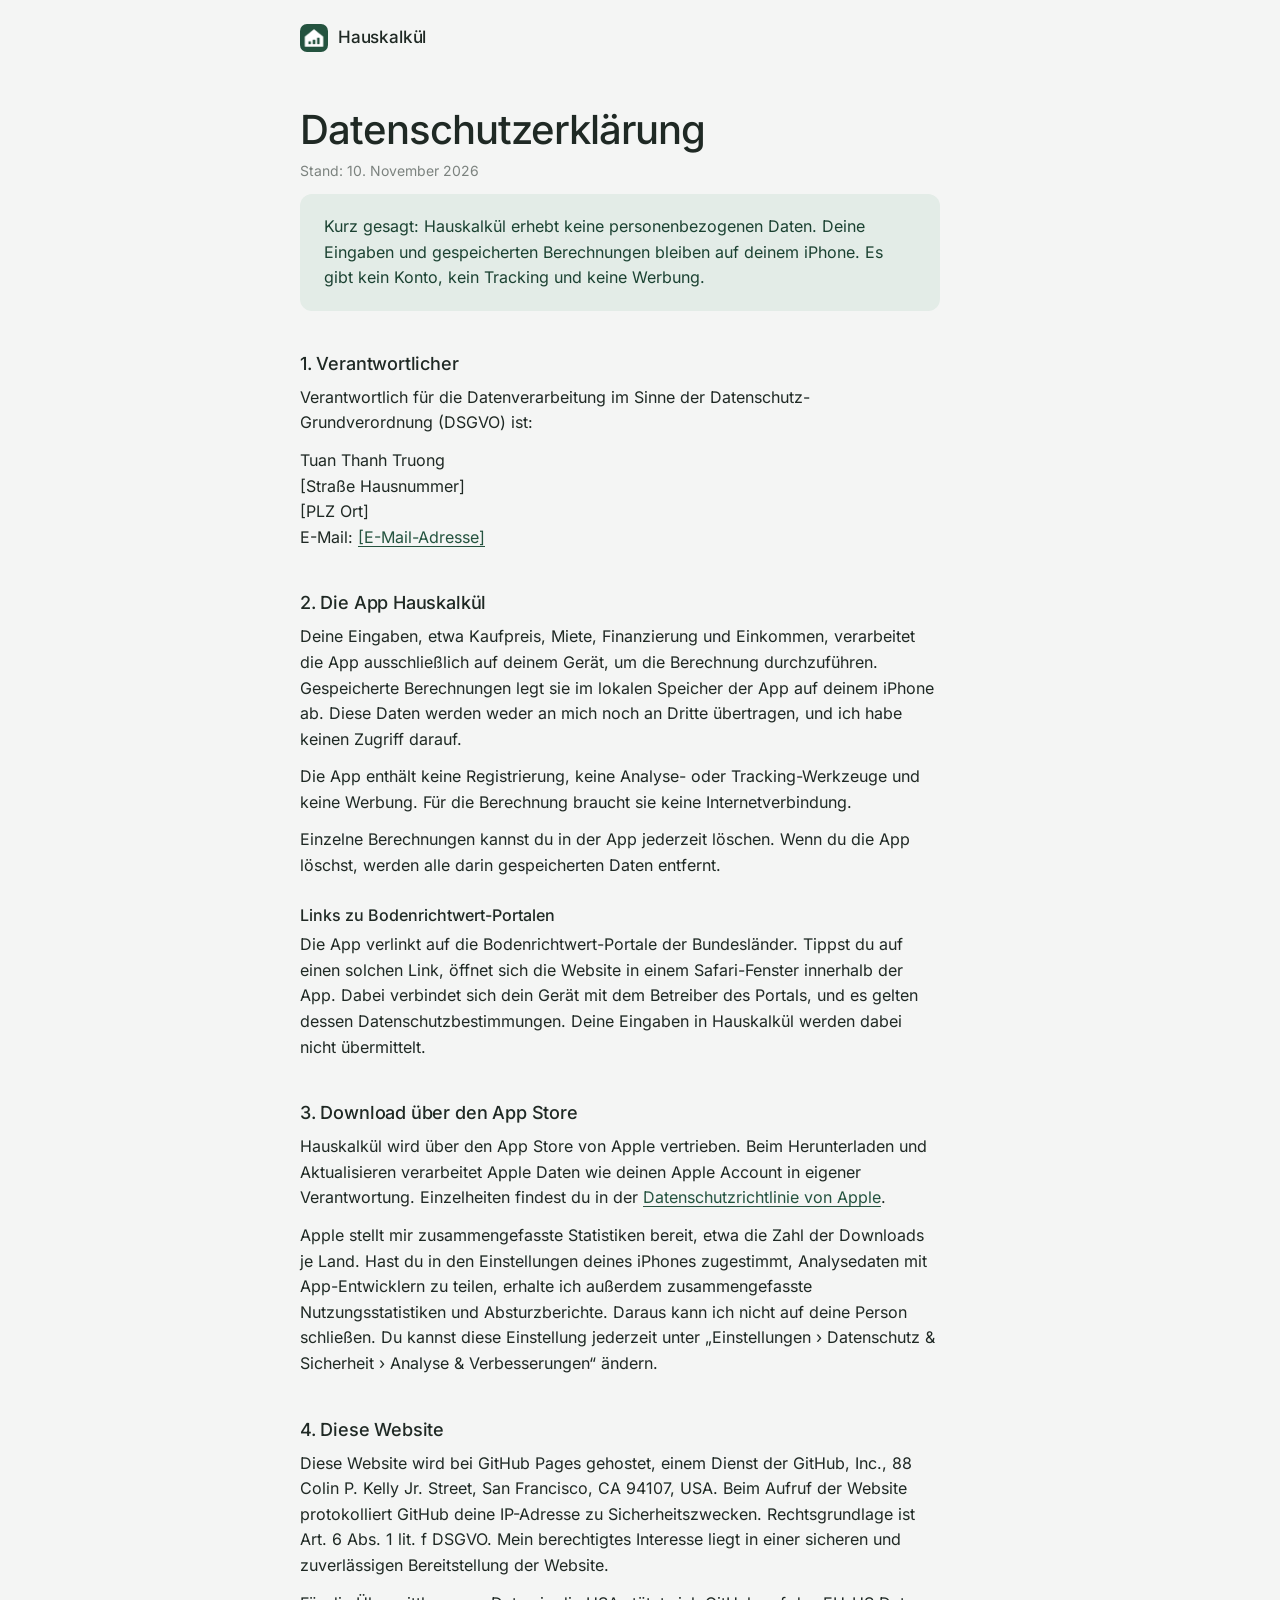
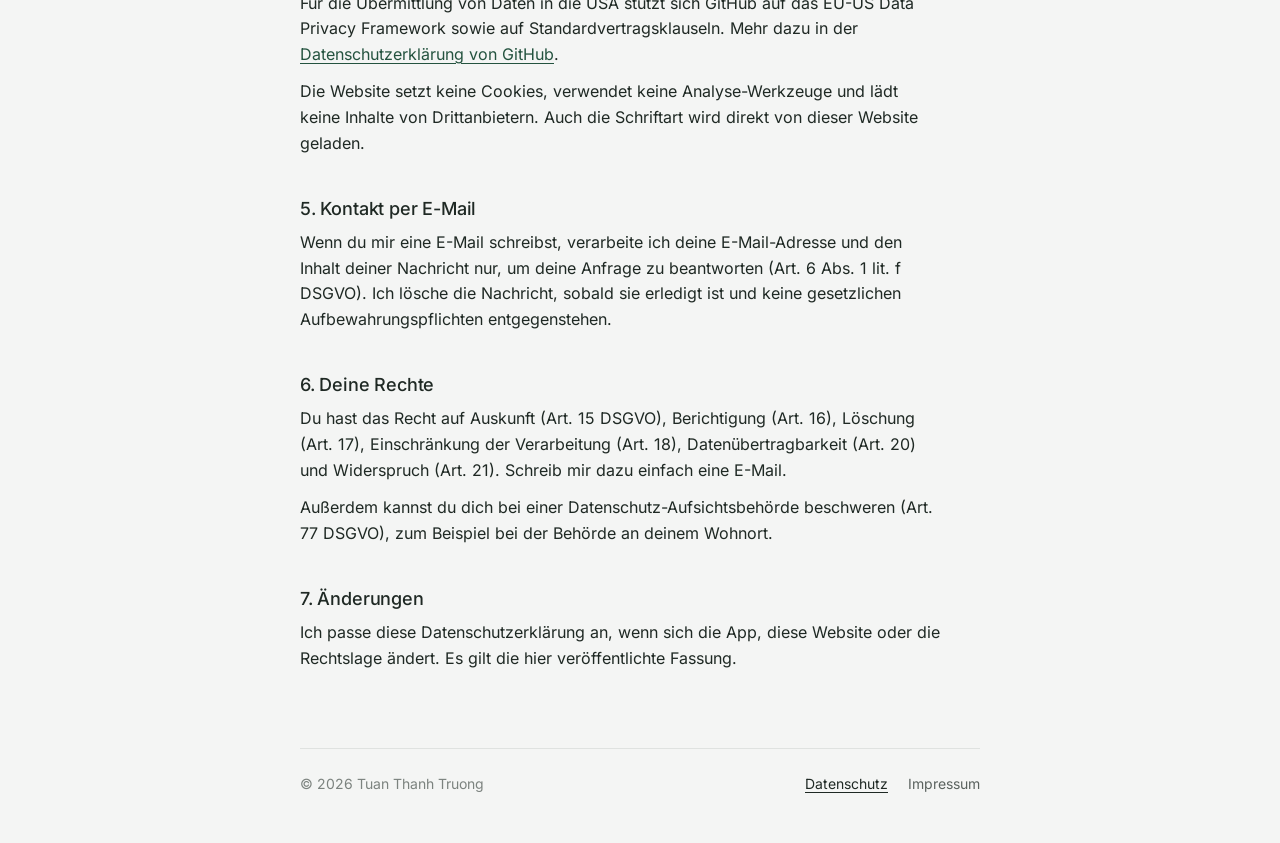
==== datenschutz/index.html @ fa242a58 "Add Hauskalkül website with help, privacy policy and imprint" ====
<!doctype html>
<html lang="de">
<head>
  <meta charset="utf-8">
  <meta name="viewport" content="width=device-width, initial-scale=1">
  <title>Datenschutz – Hauskalkül</title>
  <meta name="description" content="Datenschutzerklärung für die App Hauskalkül und diese Website.">
  <meta name="theme-color" content="#f4f5f4">
  <link rel="icon" href="../assets/icon.png">
  <link rel="apple-touch-icon" href="../assets/icon.png">
  <link rel="stylesheet" href="../assets/style.css">
</head>
<body>
  <div class="wrap">
    <header class="top">
      <a class="brand" href="../"><img src="../assets/icon.png" alt="" width="28" height="28"><span>Hauskalkül</span></a>
    </header>

    <main class="legal">
      <h1>Datenschutzerklärung</h1>
      <p class="meta">Stand: 10. November 2026</p>

      <div class="summary">
        <p>Kurz gesagt: Hauskalkül erhebt keine personenbezogenen Daten. Deine Eingaben und gespeicherten Berechnungen bleiben auf deinem iPhone. Es gibt kein Konto, kein Tracking und keine Werbung.</p>
      </div>

      <h2>1. Verantwortlicher</h2>
      <p>Verantwortlich für die Datenverarbeitung im Sinne der Datenschutz-Grundverordnung (DSGVO) ist:</p>
      <address>
        Tuan Thanh Truong<br>
        [Straße Hausnummer]<br>
        [PLZ Ort]<br>
        E-Mail: <a href="mailto:[E-Mail-Adresse]">[E-Mail-Adresse]</a>
      </address>

      <h2>2. Die App Hauskalkül</h2>
      <p>Deine Eingaben, etwa Kaufpreis, Miete, Finanzierung und Einkommen, verarbeitet die App ausschließlich auf deinem Gerät, um die Berechnung durchzuführen. Gespeicherte Berechnungen legt sie im lokalen Speicher der App auf deinem iPhone ab. Diese Daten werden weder an mich noch an Dritte übertragen, und ich habe keinen Zugriff darauf.</p>
      <p>Die App enthält keine Registrierung, keine Analyse- oder Tracking-Werkzeuge und keine Werbung. Für die Berechnung braucht sie keine Internetverbindung.</p>
      <p>Einzelne Berechnungen kannst du in der App jederzeit löschen. Wenn du die App löschst, werden alle darin gespeicherten Daten entfernt.</p>

      <h3>Links zu Bodenrichtwert-Portalen</h3>
      <p>Die App verlinkt auf die Bodenrichtwert-Portale der Bundesländer. Tippst du auf einen solchen Link, öffnet sich die Website in einem Safari-Fenster innerhalb der App. Dabei verbindet sich dein Gerät mit dem Betreiber des Portals, und es gelten dessen Datenschutzbestimmungen. Deine Eingaben in Hauskalkül werden dabei nicht übermittelt.</p>

      <h2>3. Download über den App Store</h2>
      <p>Hauskalkül wird über den App Store von Apple vertrieben. Beim Herunterladen und Aktualisieren verarbeitet Apple Daten wie deinen Apple Account in eigener Verantwortung. Einzelheiten findest du in der <a href="https://www.apple.com/de/legal/privacy/">Datenschutzrichtlinie von Apple</a>.</p>
      <p>Apple stellt mir zusammengefasste Statistiken bereit, etwa die Zahl der Downloads je Land. Hast du in den Einstellungen deines iPhones zugestimmt, Analysedaten mit App-Entwicklern zu teilen, erhalte ich außerdem zusammengefasste Nutzungsstatistiken und Absturzberichte. Daraus kann ich nicht auf deine Person schließen. Du kannst diese Einstellung jederzeit unter „Einstellungen › Datenschutz &amp; Sicherheit › Analyse &amp; Verbesserungen“ ändern.</p>

      <h2>4. Diese Website</h2>
      <p>Diese Website wird bei GitHub Pages gehostet, einem Dienst der GitHub, Inc., 88 Colin P. Kelly Jr. Street, San Francisco, CA 94107, USA. Beim Aufruf der Website protokolliert GitHub deine IP-Adresse zu Sicherheitszwecken. Rechtsgrundlage ist Art. 6 Abs. 1 lit. f DSGVO. Mein berechtigtes Interesse liegt in einer sicheren und zuverlässigen Bereitstellung der Website.</p>
      <p>Für die Übermittlung von Daten in die USA stützt sich GitHub auf das EU-US Data Privacy Framework sowie auf Standardvertragsklauseln. Mehr dazu in der <a href="https://docs.github.com/en/site-policy/privacy-policies/github-general-privacy-statement">Datenschutzerklärung von GitHub</a>.</p>
      <p>Die Website setzt keine Cookies, verwendet keine Analyse-Werkzeuge und lädt keine Inhalte von Drittanbietern. Auch die Schriftart wird direkt von dieser Website geladen.</p>

      <h2>5. Kontakt per E-Mail</h2>
      <p>Wenn du mir eine E-Mail schreibst, verarbeite ich deine E-Mail-Adresse und den Inhalt deiner Nachricht nur, um deine Anfrage zu beantworten (Art. 6 Abs. 1 lit. f DSGVO). Ich lösche die Nachricht, sobald sie erledigt ist und keine gesetzlichen Aufbewahrungspflichten entgegenstehen.</p>

      <h2>6. Deine Rechte</h2>
      <p>Du hast das Recht auf Auskunft (Art. 15 DSGVO), Berichtigung (Art. 16), Löschung (Art. 17), Einschränkung der Verarbeitung (Art. 18), Datenübertragbarkeit (Art. 20) und Widerspruch (Art. 21). Schreib mir dazu einfach eine E-Mail.</p>
      <p>Außerdem kannst du dich bei einer Datenschutz-Aufsichtsbehörde beschweren (Art. 77 DSGVO), zum Beispiel bei der Behörde an deinem Wohnort.</p>

      <h2>7. Änderungen</h2>
      <p>Ich passe diese Datenschutzerklärung an, wenn sich die App, diese Website oder die Rechtslage ändert. Es gilt die hier veröffentlichte Fassung.</p>
    </main>

    <footer>
      <span>© 2026 Tuan Thanh Truong</span>
      <nav aria-label="Rechtliches"><a href="./" aria-current="page">Datenschutz</a><a href="../impressum/">Impressum</a></nav>
    </footer>
  </div>
</body>
</html>
---- assets/style.css ----
/* Hauskalkül – Farben und Schrift wie in der App (Soft UI) */
@font-face { font-family: "Inter"; src: url("inter-400.woff2") format("woff2"); font-weight: 400; font-display: swap; }
@font-face { font-family: "Inter"; src: url("inter-500.woff2") format("woff2"); font-weight: 500; font-display: swap; }

:root {
  color-scheme: light;
  --surface: #f4f5f4;
  --ink: #1f2924;
  --muted: #5a625e;
  --subtle: #7c837f;
  --hairline: #dfe2e0;
  --brand: #24533f;
  --brand-800: #1b4232;
  --brand-100: #e3ece7;
  --raised: 6px 6px 12px #d0d3d1, -6px -6px 12px #ffffff;
  --raised-sm: 3px 3px 6px #d0d3d1, -3px -3px 6px #ffffff;
}

* { box-sizing: border-box; }
html { -webkit-text-size-adjust: 100%; }
body {
  margin: 0;
  background: var(--surface);
  color: var(--ink);
  font: 400 16px/1.6 Inter, -apple-system, BlinkMacSystemFont, "Segoe UI", Roboto, sans-serif;
  -webkit-font-smoothing: antialiased;
}
a { color: var(--brand); text-decoration-thickness: 1px; text-underline-offset: 3px; }
a:focus-visible, summary:focus-visible { outline: 2px solid var(--brand); outline-offset: 3px; border-radius: 6px; }

.wrap { max-width: 720px; margin: 0 auto; padding: 0 20px; }

/* Kopf */
.top { padding: 24px 0 8px; }
.brand { display: inline-flex; align-items: center; gap: 10px; color: var(--ink); font-size: 17px; font-weight: 500; letter-spacing: -0.01em; text-decoration: none; }
.brand img { border-radius: 7px; }

/* Startseite */
.hero { padding: 56px 0 48px; }
.hero-icon { display: block; margin-bottom: 32px; border-radius: 22px; box-shadow: var(--raised); }
.overline { margin: 0 0 8px; color: var(--brand); font-size: 11px; font-weight: 500; line-height: 16px; letter-spacing: 0.08em; text-transform: uppercase; }
h1 { margin: 0 0 16px; font-size: clamp(36px, 9vw, 48px); font-weight: 500; line-height: 1.1; letter-spacing: -0.025em; }
.lead { max-width: 32em; margin: 0; color: var(--muted); font-size: clamp(18px, 4.6vw, 20px); line-height: 1.5; }

.features { display: grid; grid-template-columns: repeat(auto-fit, minmax(200px, 1fr)); gap: 20px; margin-bottom: 72px; }
.card { padding: 24px; border-radius: 16px; background: var(--surface); box-shadow: var(--raised); }
.card h2 { margin: 0 0 8px; font-size: 18px; font-weight: 500; line-height: 26px; letter-spacing: -0.01em; }
.card p { margin: 0; color: var(--muted); font-size: 15px; line-height: 1.55; }
.card .overline { margin-bottom: 10px; color: var(--brand); font-size: 11px; line-height: 16px; }

.section-title { margin: 0 0 16px; font-size: 24px; font-weight: 500; line-height: 32px; letter-spacing: -0.015em; }
.help { margin-bottom: 48px; }
details { border-bottom: 1px solid var(--hairline); }
details:first-of-type { border-top: 1px solid var(--hairline); }
summary { position: relative; padding: 16px 36px 16px 0; font-weight: 500; list-style: none; cursor: pointer; }
summary::-webkit-details-marker { display: none; }
summary::after {
  content: ""; position: absolute; top: 50%; right: 6px; width: 8px; height: 8px;
  border-right: 1.5px solid var(--subtle); border-bottom: 1.5px solid var(--subtle);
  transform: translateY(-70%) rotate(45deg); transition: transform 0.2s ease;
}
details[open] summary::after { transform: translateY(-30%) rotate(-135deg); }
details p { margin: -4px 0 18px; color: var(--muted); }

.contact { margin-bottom: 72px; }
.contact p { margin-bottom: 20px; }
.button {
  display: inline-flex; align-items: center; min-height: 48px; padding: 12px 24px;
  border-radius: 999px; background: var(--brand); box-shadow: var(--raised-sm);
  color: #ffffff; font-weight: 500; text-decoration: none; overflow-wrap: anywhere;
}
.button:hover { background: var(--brand-800); }

/* Rechtstexte */
.legal { max-width: 640px; padding: 40px 0 64px; }
.legal h1 { margin-bottom: 8px; font-size: clamp(32px, 8vw, 40px); }
.meta { margin: 0 0 32px; color: var(--subtle); font-size: 14px; }
.legal h2 { margin: 40px 0 8px; font-size: 18px; font-weight: 500; line-height: 26px; letter-spacing: -0.01em; }
.legal h3 { margin: 24px 0 4px; font-size: 16px; font-weight: 500; }
.legal p, .legal address { margin: 0 0 12px; }
address { font-style: normal; }
.summary { margin-bottom: 8px; padding: 20px 24px; border-radius: 12px; background: var(--brand-100); color: var(--brand-800); }
.summary p { margin: 0; }

/* Fuß */
footer {
  display: flex; flex-wrap: wrap; justify-content: space-between; gap: 12px 24px;
  padding: 24px 0 48px; border-top: 1px solid var(--hairline); color: var(--subtle); font-size: 14px;
}
footer nav { display: flex; gap: 20px; }
footer a { color: var(--muted); text-decoration: none; }
footer a:hover, footer a[aria-current] { color: var(--ink); text-decoration: underline; }
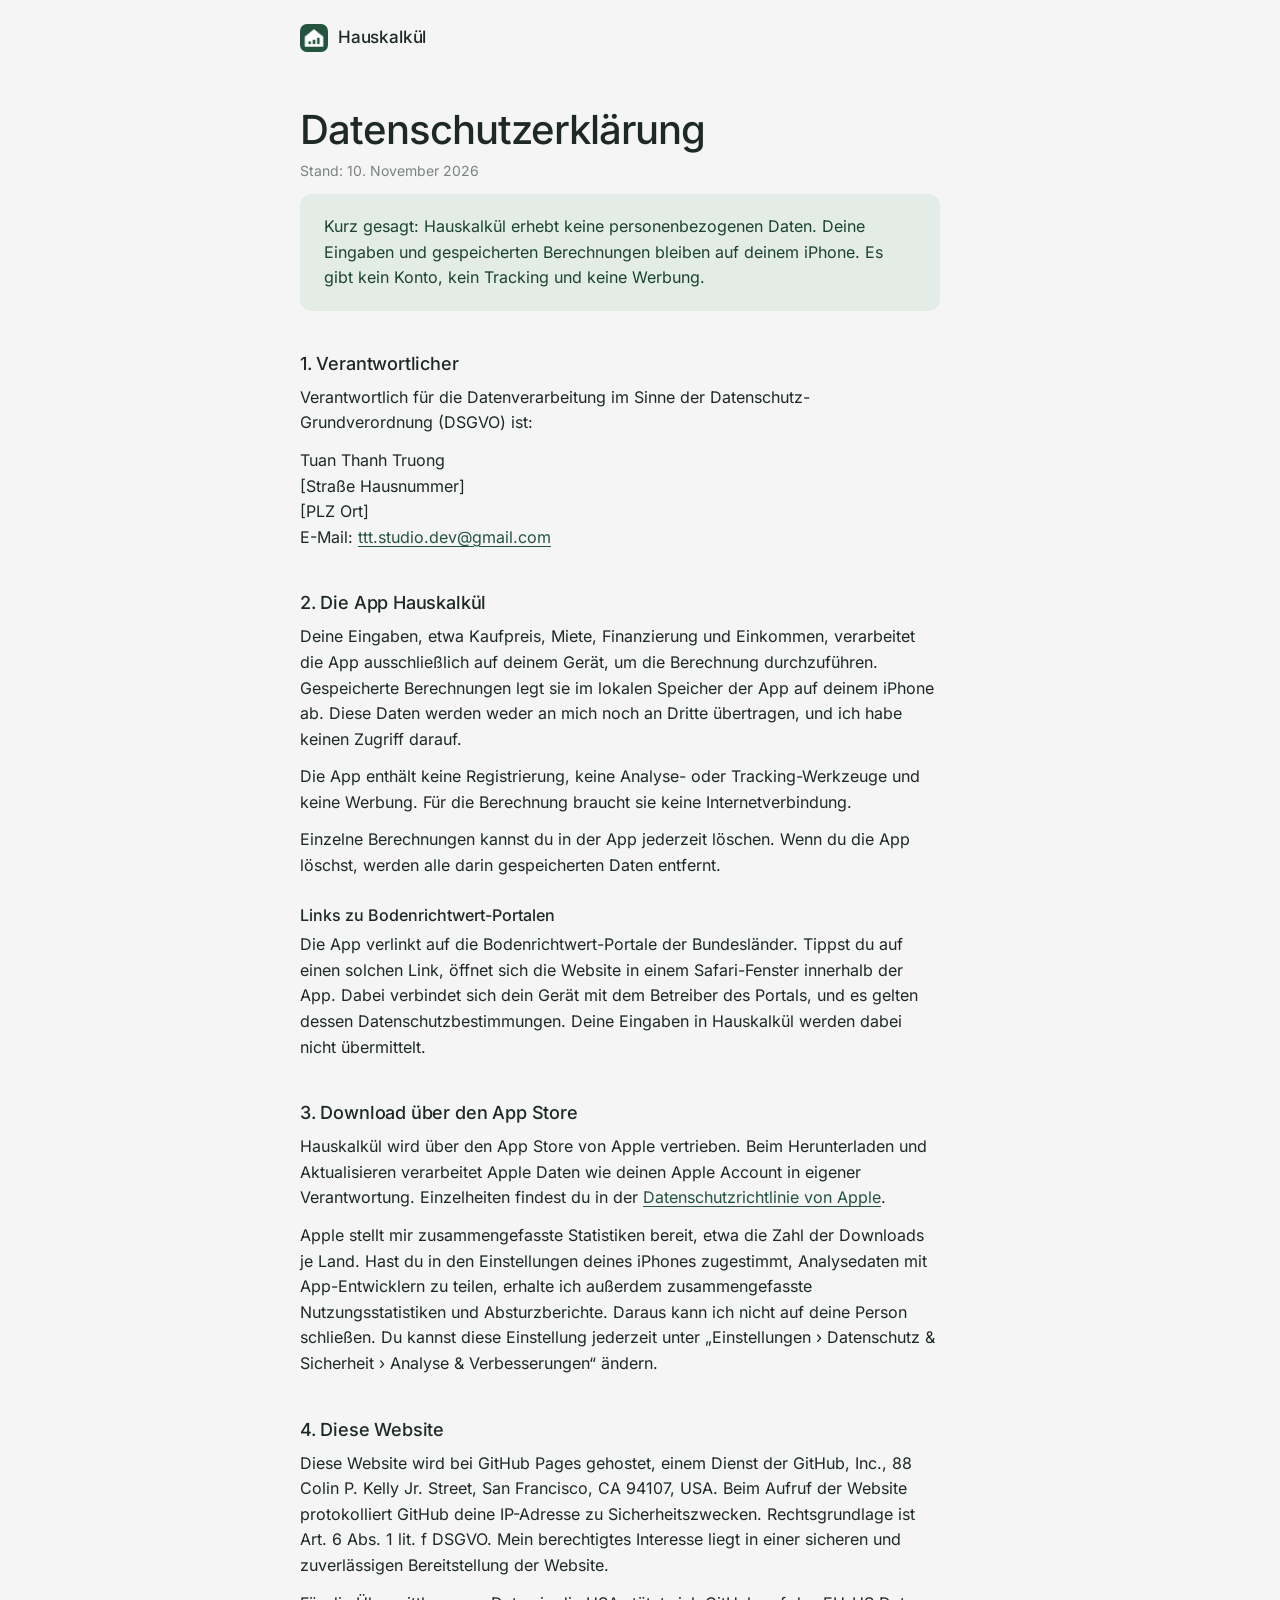
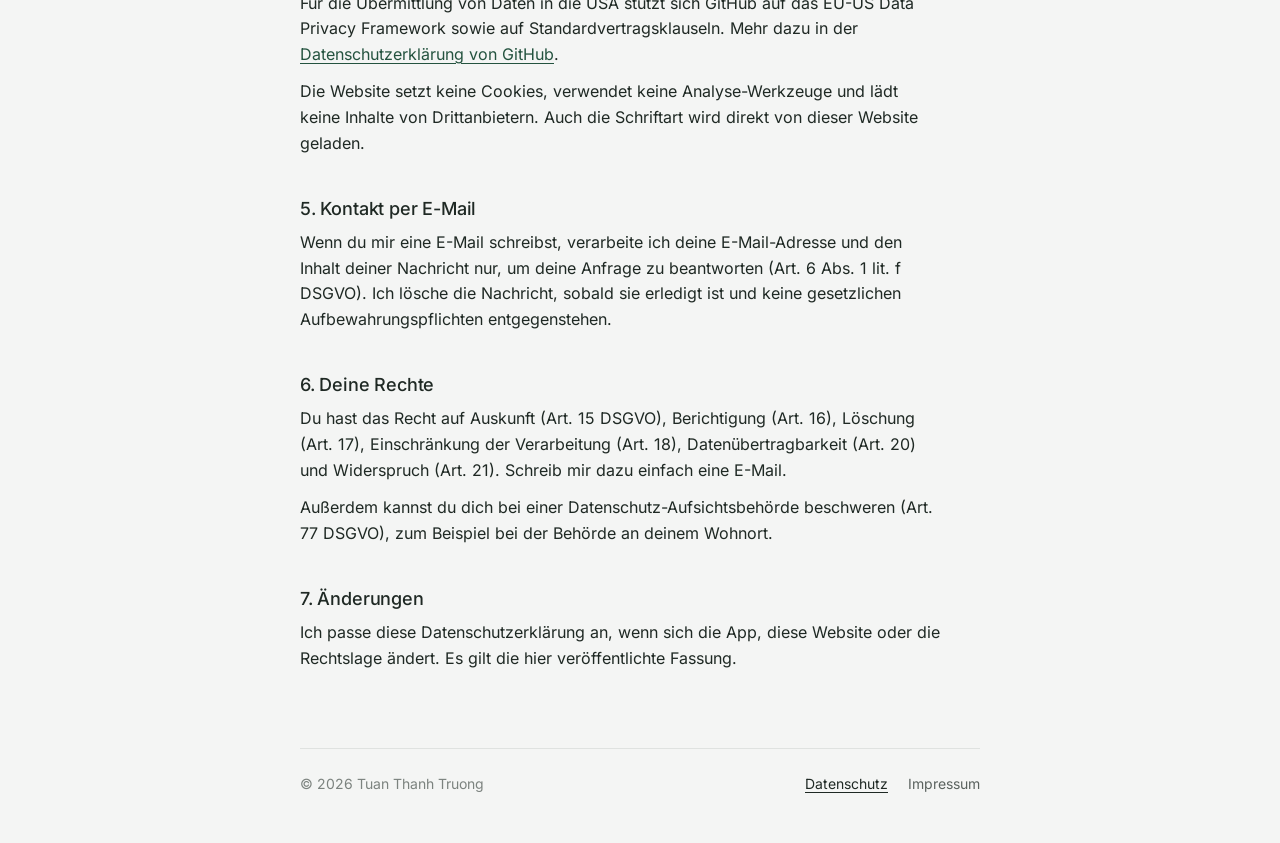
==== commit e761610a: "Add contact email" ====
--- a/datenschutz/index.html
+++ b/datenschutz/index.html
@@ -30,7 +30,7 @@
         Tuan Thanh Truong<br>
         [Straße Hausnummer]<br>
         [PLZ Ort]<br>
-        E-Mail: <a href="mailto:[E-Mail-Adresse]">[E-Mail-Adresse]</a>
+        E-Mail: <a href="mailto:ttt.studio.dev@gmail.com">ttt.studio.dev@gmail.com</a>
       </address>
 
       <h2>2. Die App Hauskalkül</h2>
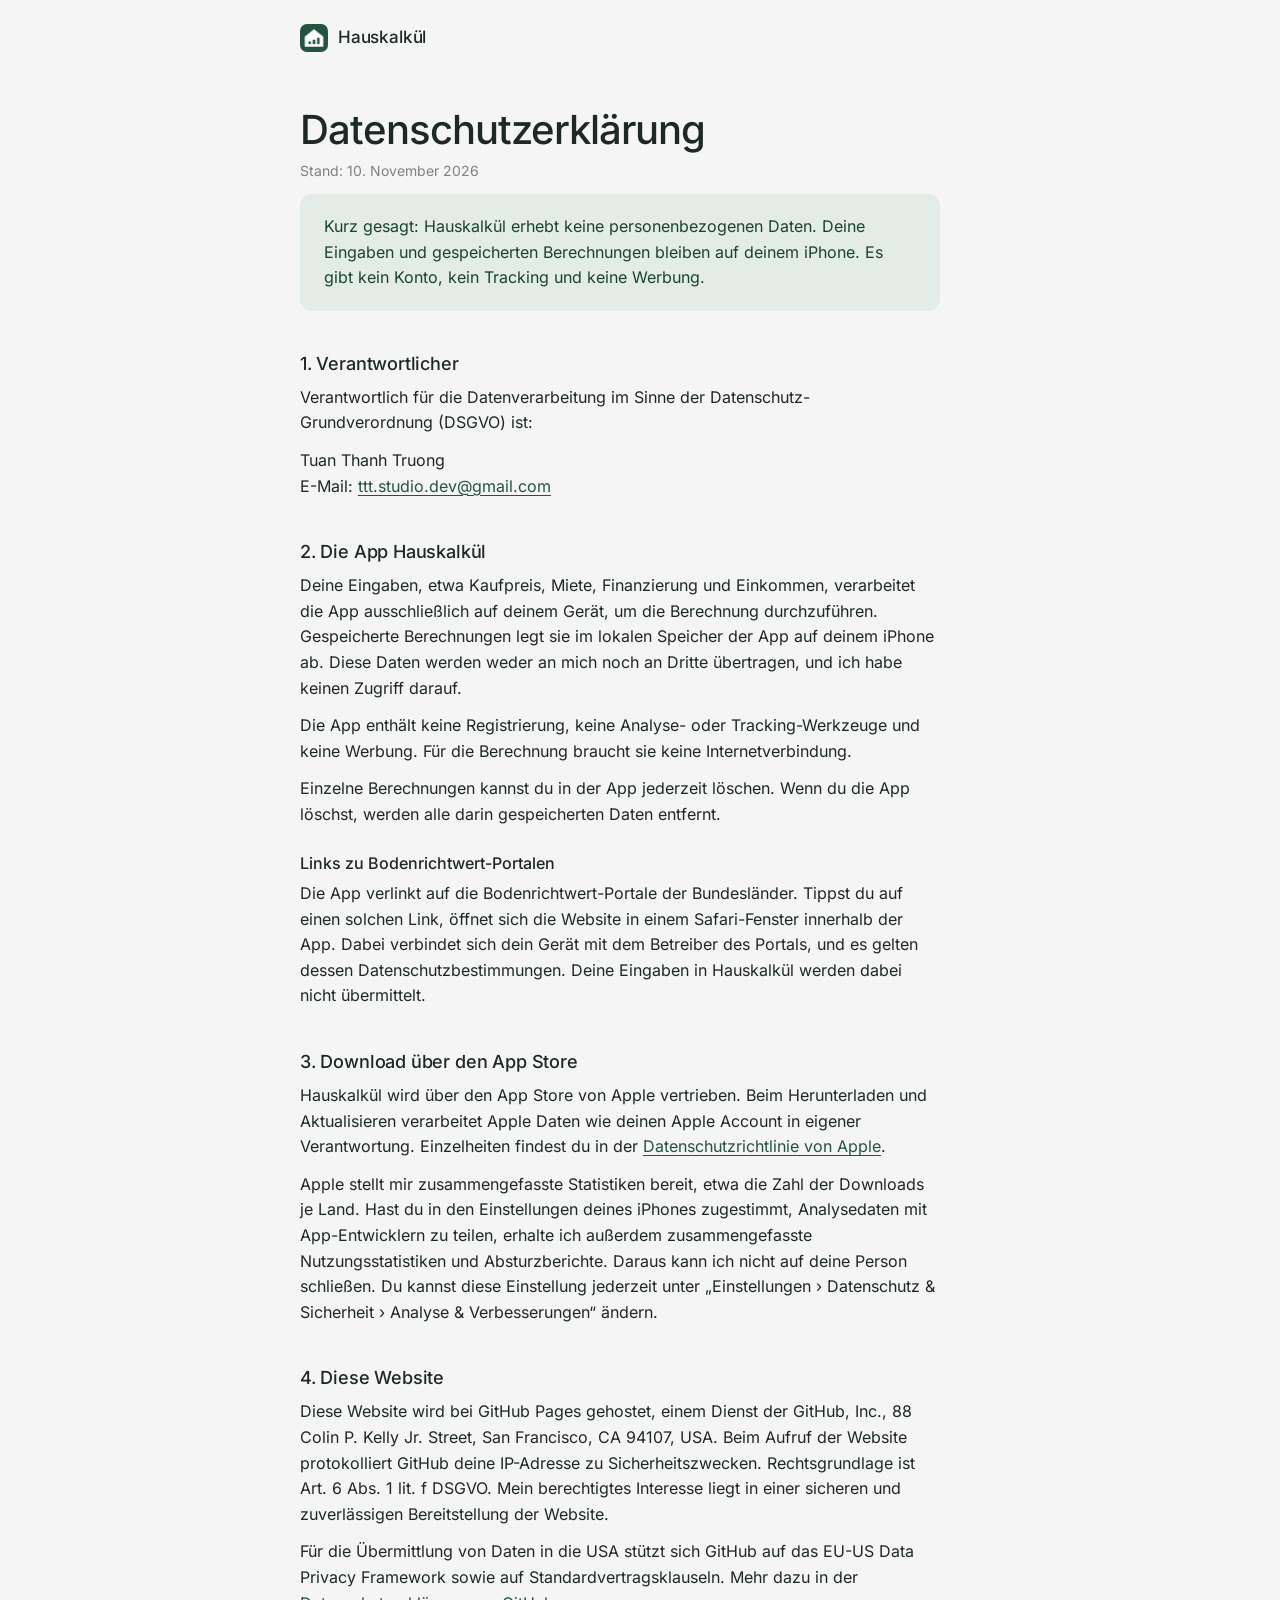
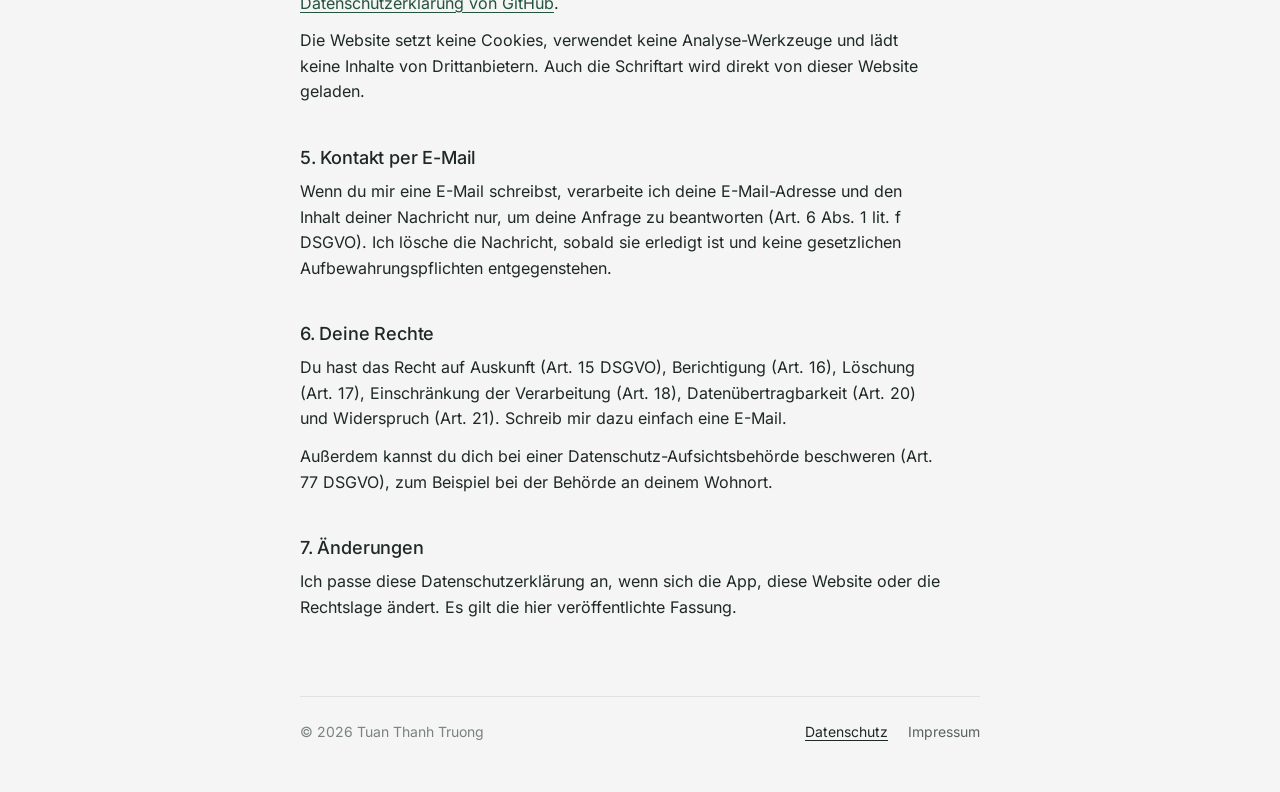
==== commit f31b1d08: "Update index.html" ====
--- a/datenschutz/index.html
+++ b/datenschutz/index.html
@@ -28,8 +28,6 @@
       <p>Verantwortlich für die Datenverarbeitung im Sinne der Datenschutz-Grundverordnung (DSGVO) ist:</p>
       <address>
         Tuan Thanh Truong<br>
-        [Straße Hausnummer]<br>
-        [PLZ Ort]<br>
         E-Mail: <a href="mailto:ttt.studio.dev@gmail.com">ttt.studio.dev@gmail.com</a>
       </address>
 
